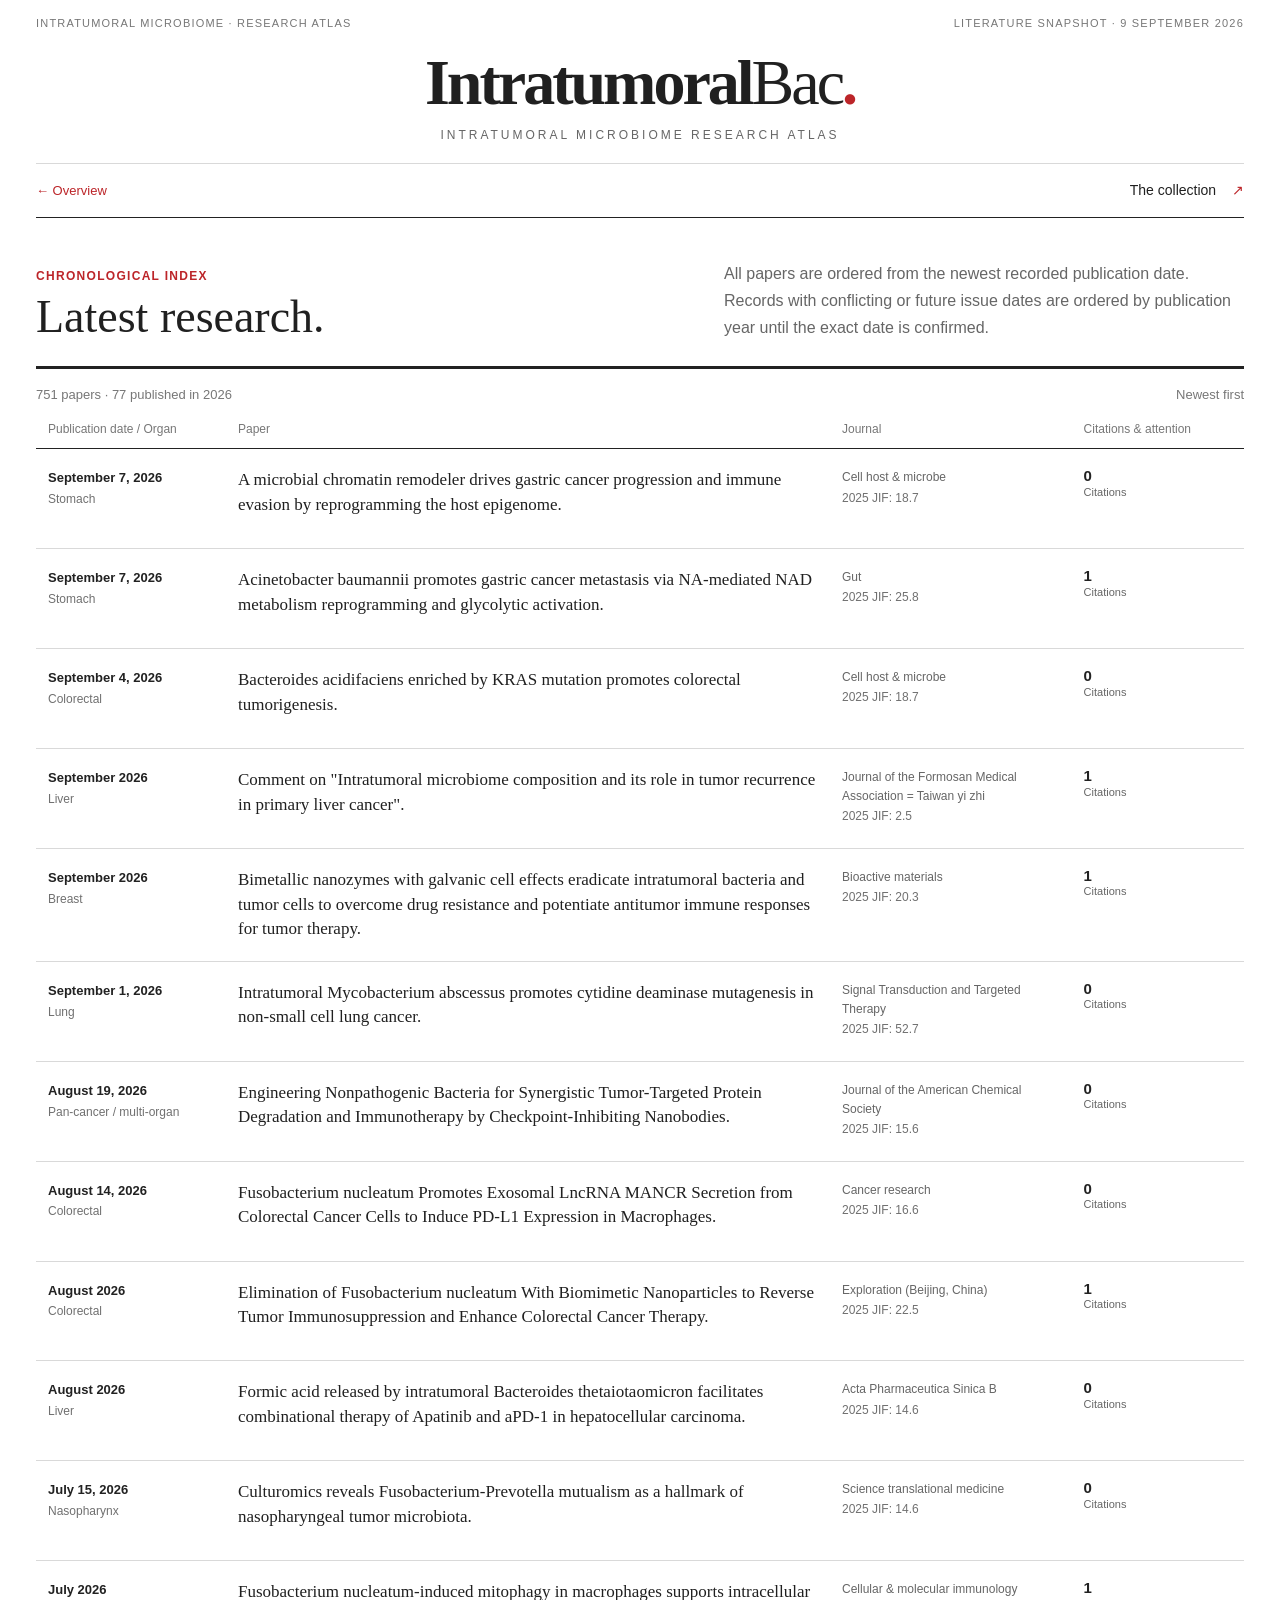
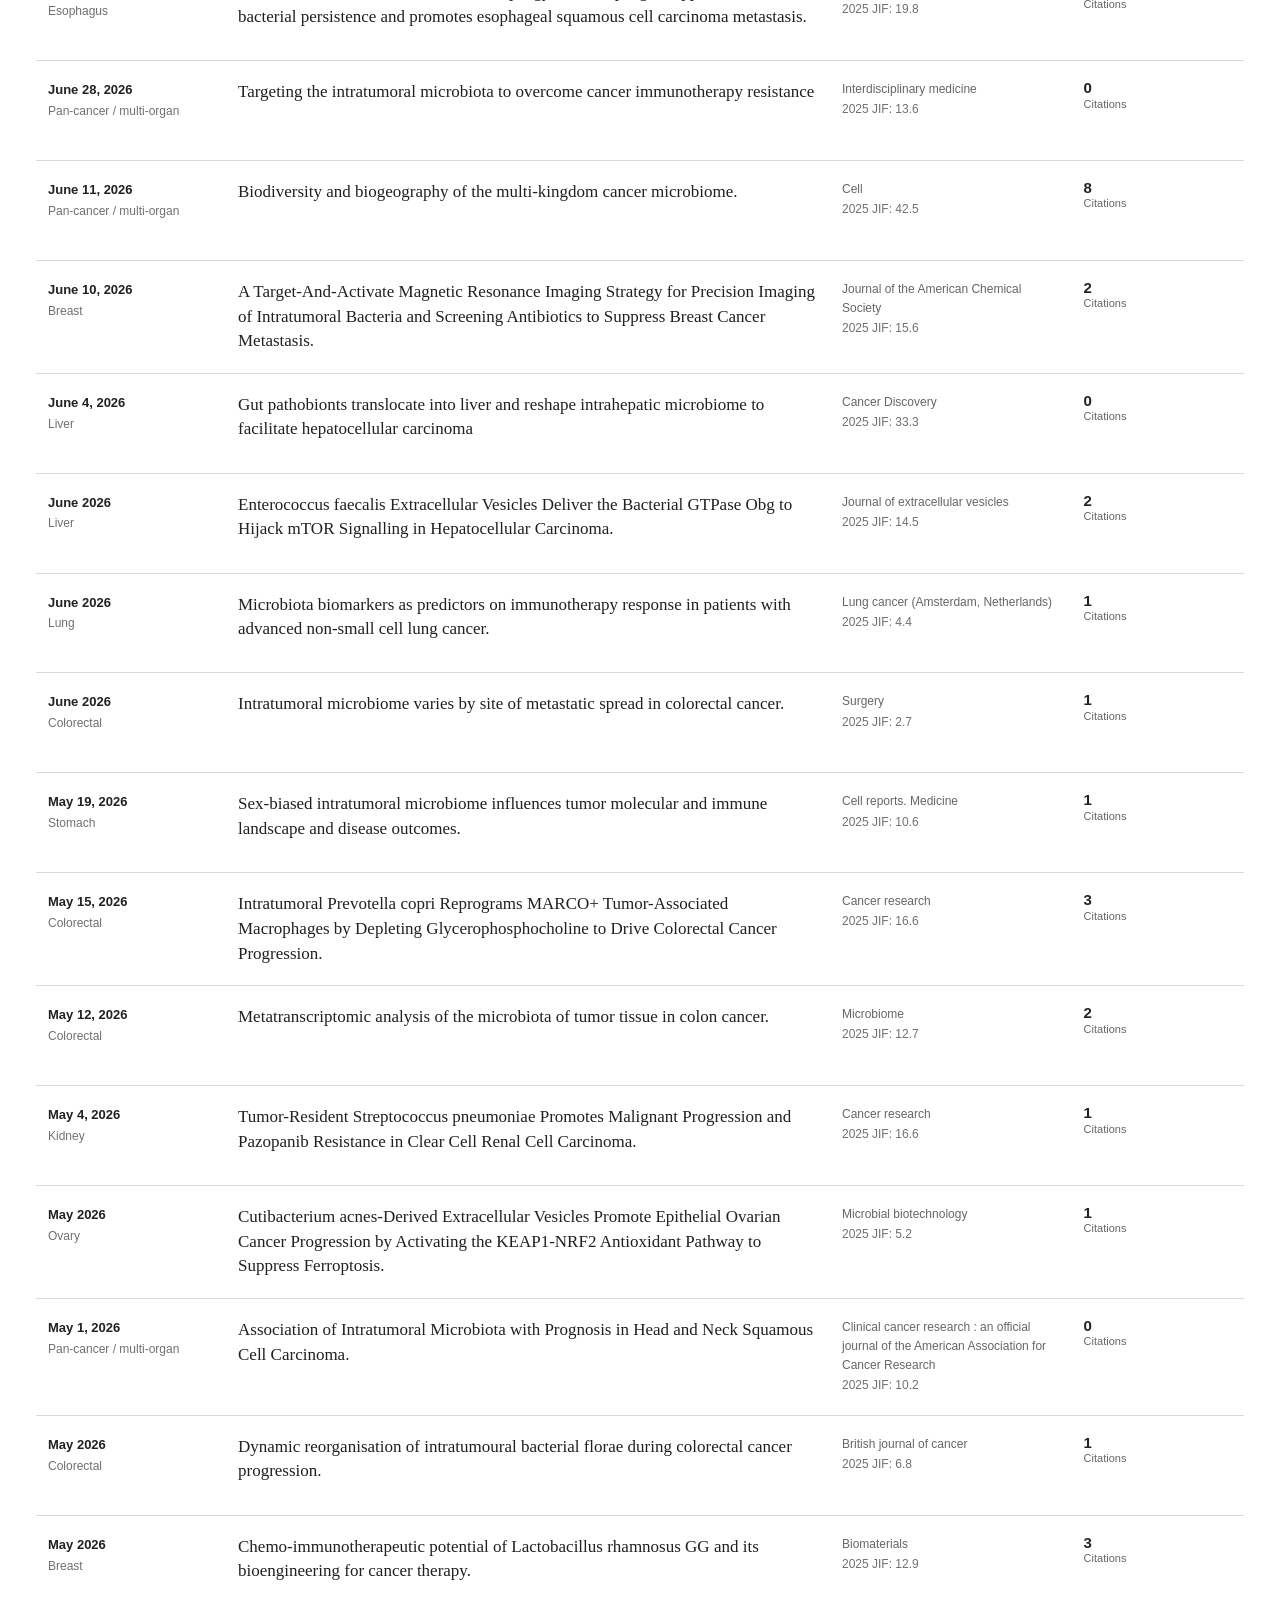
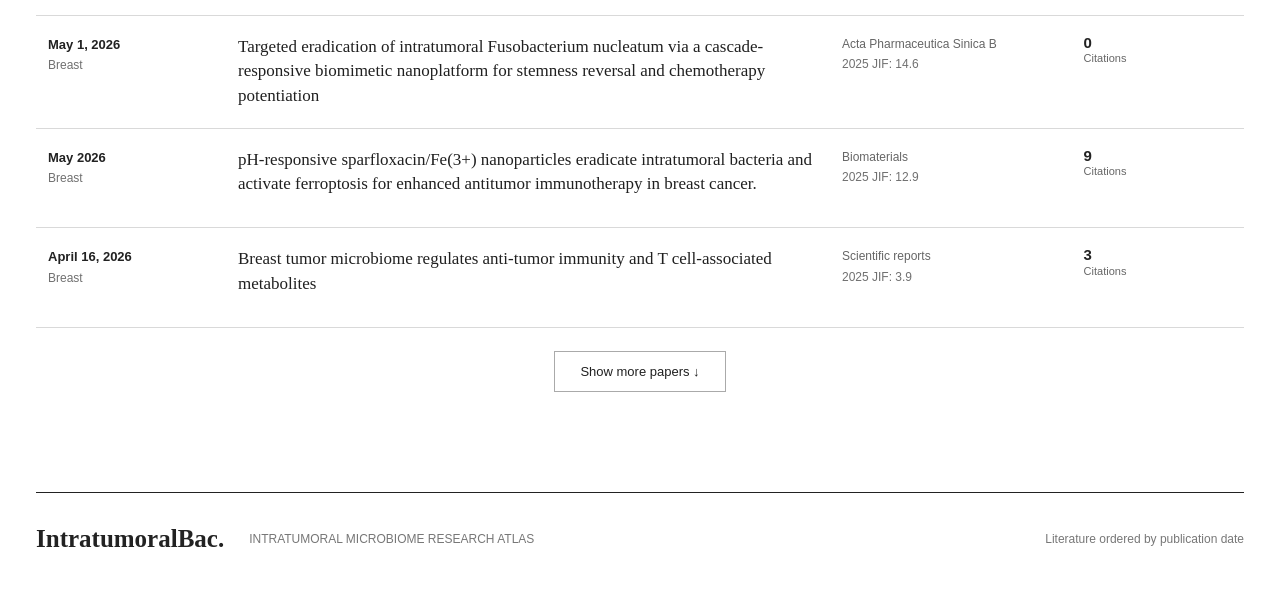
==== latest.html @ 91bb3b9c "Add chronological latest research index" ====
<!doctype html>
<html lang="en">
<head><meta charset="utf-8"><meta name="viewport" content="width=device-width,initial-scale=1"><title>Latest research — IntratumoralBac</title><meta name="description" content="Intratumoral microbiome research listed in reverse chronological order."><link rel="stylesheet" href="style.css"></head>
<body>
<div class="edition"><span>INTRATUMORAL MICROBIOME · RESEARCH ATLAS</span><span>LITERATURE SNAPSHOT · 9 SEPTEMBER 2026</span></div>
<header><a class="wordmark" href="./">Intratumoral<span>Bac</span><i>.</i></a><div class="mast-sub">INTRATUMORAL MICROBIOME RESEARCH ATLAS</div></header>
<nav aria-label="Research navigation"><div class="nav-left"><a class="back-link" href="./">← Overview</a></div><a href="./#archive">The collection <span>↗</span></a></nav>
<main class="latest-page">
<section class="latest-intro"><div><span class="eyebrow">CHRONOLOGICAL INDEX</span><h1>Latest research.</h1></div><p>All papers are ordered from the newest recorded publication date. Records with conflicting or future issue dates are ordered by publication year until the exact date is confirmed.</p></section>
<div class="latest-toolbar"><span id="latest-count"></span><span>Newest first</span></div>
<div class="table-wrap"><table><thead><tr><th>Publication date / Organ</th><th>Paper</th><th>Journal</th><th>Citations &amp; attention</th></tr></thead><tbody id="latest-papers"></tbody></table></div>
<button id="latest-more" class="more">Show more papers ↓</button>
</main>
<footer><a class="footer-brand" href="./">IntratumoralBac.</a><p>INTRATUMORAL MICROBIOME RESEARCH ATLAS</p><span>Literature ordered by publication date</span></footer>
<dialog id="paper-dialog"><button class="close" aria-label="Close record">×</button><div id="detail"></div></dialog>
<script src="data.js"></script><script src="latest.js"></script><script src="https://embed.altmetric.com/assets/embed.js"></script>
</body>
</html>
---- style.css ----
:root{--ink:#202020;--muted:#707070;--line:#d9d9d9;--red:#bc2529;--serif:Georgia,"Times New Roman","Noto Serif SC","Songti SC",SimSun,serif}*{box-sizing:border-box}html{scroll-behavior:smooth}body{margin:0;background:#fff;color:var(--ink);font-family:Arial,"Microsoft YaHei",sans-serif;font-size:16px}a{color:inherit;text-decoration:none}button{font:inherit;color:inherit;cursor:pointer}button:focus-visible,a:focus-visible{outline:3px solid #147da0;outline-offset:4px}.edition{max-width:1280px;margin:auto;padding:17px 0 0;display:flex;justify-content:space-between;font-size:11px;letter-spacing:1.2px;color:#777}header{text-align:center;padding:24px 0 21px}.wordmark{font:64px/.95 var(--serif);letter-spacing:-3px;font-weight:bold}.wordmark span{font-weight:normal}.wordmark i{color:var(--red);font-style:normal}.mast-sub{font-size:12px;letter-spacing:6px;margin-top:14px;color:#666}nav{border-top:1px solid var(--line);border-bottom:1px solid #222;max-width:1280px;margin:auto;display:flex;justify-content:space-between;align-items:center;min-height:55px}nav .nav-left{display:flex;gap:35px}nav button{border:0;background:none;padding:17px 4px;font-size:14px;position:relative}nav button.active{color:var(--red);font-weight:bold}nav button.active:after{content:"";position:absolute;height:3px;background:var(--red);bottom:-1px;left:0;right:0}nav>a{font-size:14px}nav>a span{color:var(--red);margin-left:12px}main{max-width:1280px;margin:auto}.issue-line{display:flex;justify-content:space-between;font-size:12px;color:#777;padding:24px 0 17px;letter-spacing:.8px}.issue-line b{color:var(--red);font-size:11px;margin-right:9px}.front{display:grid;grid-template-columns:minmax(0,1.8fr) minmax(0,1fr) minmax(0,.95fr);gap:27px}.atlas{background:#f3f5f4;position:relative;overflow:hidden;border-top:3px solid #1c4047}.atlas-top{display:flex;justify-content:space-between;padding:20px 24px}.eyebrow{color:var(--red);font-size:12px;letter-spacing:1.3px;font-weight:bold}.small{font-size:12px;line-height:1.7;color:var(--muted)}.body-map{position:relative;width:76%;max-width:340px;margin:-2px auto -3px}.body-map img{width:100%;display:block;mix-blend-mode:multiply}.hotspot{position:absolute;z-index:1;background:white;border:1px solid #245566;border-radius:0;padding:7px 9px;color:#245566;font-size:13px;box-shadow:0 2px 8px #00000008}.hotspot:hover{background:#245566;color:white}.hotspot span{margin-left:8px}.breast{left:-5%;top:29%}.lung{right:-5%;top:30%}.liver{left:-6%;top:49%}.atlas-caption{padding:20px 27px 26px;border-top:1px solid #dce2df}.atlas h1{font:33px/1.35 var(--serif);margin:0 0 12px}.atlas p{font-size:14px;line-height:1.8;margin:0 0 10px;color:#515151}.rule-title{margin:0;border-top:3px solid #222;padding:12px 0 15px;font-size:19px;font-weight:bold}.rule-title span{font-size:10px;letter-spacing:1.5px;color:#777;margin-left:8px}.focus-item{padding:10px 0 24px;margin-bottom:18px;border-bottom:1px solid var(--line)}.focus-item h3{font:23px/1.5 var(--serif);font-weight:bold;margin:12px 0}.focus-item .summary{font-size:14px;line-height:1.8;color:#666}.paper-open{border:0;background:none;padding:0;text-align:left}.paper-open:hover{color:var(--red)}.meta{font-size:11px;color:#777;line-height:1.6}.editor-note{padding-top:5px}.editor-note h3{font:23px/1.5 var(--serif);margin:10px 0}.editor-note p{font-size:14px;line-height:1.8;color:#555}.recent-item{background:#f5f5f5;margin-bottom:9px;padding:15px 16px}.recent-item h3{font-size:14px;line-height:1.7;margin:7px 0 0;font-weight:600}.recent-item .meta{font-size:11px;text-transform:uppercase}.text-link{font-size:13px;display:block;margin-top:19px;color:var(--red)}.archive{margin-top:55px;border-top:3px solid #222}.section-head{display:flex;align-items:center;justify-content:space-between;border-bottom:1px solid var(--line);padding:17px 0}.section-head h2{font-size:22px;margin:0}.section-head em{font:italic 19px var(--serif);font-weight:normal;margin-left:18px;color:#777}.section-head>span{font-size:13px;color:var(--red)}.index-layout{display:grid;grid-template-columns:3fr 1fr;gap:40px;padding:26px 0}.chart-heading{display:flex;justify-content:space-between;font-size:14px}.chart-panel svg{width:100%;display:block;margin:20px 0 5px}.chart-panel p{margin-bottom:0}.legend{display:flex;gap:20px;font-size:12px}.legend i{display:inline-block;width:8px;height:8px;border-radius:50%;margin-right:7px}.reading-note{border-left:1px solid var(--line);padding:12px 0 0 28px}.reading-note h3{font:27px/1.5 var(--serif);margin:16px 0 20px}.reading-note p{font-size:13px;line-height:1.9;color:#666}.reading-note b{color:#222}.table-wrap{overflow:auto}table{border-collapse:collapse;width:100%;text-align:left;font-size:13px}th{font-size:12px;color:#777;font-weight:normal;padding:12px 12px;border-bottom:1px solid #222}td{padding:19px 12px;border-bottom:1px solid var(--line);line-height:1.6;vertical-align:top}td:first-child{width:95px}td:nth-child(2){width:53%}td:nth-child(3){width:20%;font-size:12px;color:#666}td:nth-child(2) button{font:17px/1.45 var(--serif)}td:last-child{white-space:nowrap;color:#888;font-size:12px}.more{display:block;margin:23px auto 45px;padding:12px 25px;background:white;border:1px solid #aaa;font-size:13px}.more:hover{background:#222;color:white}footer{max-width:1280px;margin:0 auto;border-top:1px solid #222;padding:27px 0 40px;display:flex;align-items:center;gap:25px;color:#777;font-size:12px}.footer-brand{font:bold 25px var(--serif);color:#222}footer>span{margin-left:auto}dialog{border:1px solid #ddd;padding:40px;max-width:760px;width:90%;max-height:85vh;overflow:auto}dialog::backdrop{background:#0008}.close{float:right;border:0;background:none;font-size:28px}dialog h2{font:30px/1.35 var(--serif)}dialog p{line-height:1.8}dialog .doi{display:inline-block;background:#222;color:white;padding:12px 20px;margin-top:15px;font-size:14px}circle.dot{cursor:pointer;transition:r .15s}circle.dot:hover,circle.dot:focus-visible{fill-opacity:.9;stroke:#555;stroke-width:2;outline:none}svg text{font-family:Arial,sans-serif;font-size:11px;fill:#777}@media(min-width:1400px){.edition,nav,main,footer{max-width:1320px}.body-map{max-width:340px}}@media(max-width:1360px){.edition,nav,main,footer{margin-left:36px;margin-right:36px}}@media(max-width:950px){.front{grid-template-columns:1.3fr 1fr}.front aside{grid-column:1/-1}#recent{display:grid;grid-template-columns:repeat(3,1fr);gap:10px}.index-layout{grid-template-columns:1fr}.reading-note{display:none}.wordmark{font-size:52px}.edition{font-size:10px}.body-map{width:85%}}@media(max-width:600px){.edition,nav,main,footer{margin-left:20px;margin-right:20px}.edition>span:last-child{display:none}header{padding:25px 0}.wordmark{font-size:39px;letter-spacing:-2px}.mast-sub{font-size:10px}nav .nav-left{gap:16px}nav>a{font-size:12px}.front{display:block}.focus,aside{margin-top:28px}.body-map{max-width:300px}.atlas h1{font-size:28px}.atlas-caption{padding:20px}#recent{grid-template-columns:1fr 1fr}.issue-line{font-size:10px}.section-head em{display:block;margin:8px 0 0;font-size:16px}.chart-heading .small{font-size:10px}footer{display:block}.footer-brand{display:block}footer>span{display:block}table{min-width:680px}.archive{margin-top:35px}}

/* English labels cover the original raster labels at their source positions. */
.hotspot,.map-label{display:flex;align-items:center;justify-content:center;background:#f3f5f4;font-size:clamp(10px,1vw,13px);font-weight:600;box-shadow:none;white-space:nowrap}.hotspot{height:6%;padding:0 3px}.breast{left:0;top:29.8%;width:21%}.lung{right:-2%;top:29.8%;width:16%}.liver{left:0;top:48%;width:17%}.map-label{position:absolute;height:6%;pointer-events:none;color:#245566;z-index:2}.stomach{right:-3%;top:48%;width:17%}.pancreas{right:-9%;top:55%;width:25%}.colon{left:-3%;top:67%;width:23%}.bladder{right:-8%;top:78%;width:24%}.mast-sub{letter-spacing:3px}.recent-item h3{line-height:1.5}.focus-item h3{font-size:21px}.focus-item .eyebrow{font-size:10px;letter-spacing:.7px}.atlas h1{font-size:34px}.rule-title{font-size:21px}.table-wrap td:last-child{white-space:normal}

.size-legend{display:flex;align-items:center;gap:10px;font-size:12px;color:#666}.chart-panel .size-legend svg{width:220px;max-width:100%;margin:0}.journal-audit{border-top:1px solid #bbb;margin-bottom:36px;padding-top:16px}.journal-audit summary{cursor:pointer;font-size:16px}.journal-audit summary span{font-size:12px;color:#777;margin-left:20px}.journal-audit td:first-child{width:42%}.journal-audit td:nth-child(2){width:8%}.journal-audit td:nth-child(3){width:12%}.journal-audit td:last-child{white-space:nowrap}.journal-audit a{color:#8a3030}

/* Point-only organ navigation. Labels are disclosed only on hover or keyboard focus. */
.organ-dot{position:absolute;z-index:2;width:13px;height:13px;border:2px solid #fff;border-radius:50%;padding:0;background:#bc2529;box-shadow:0 0 0 1px #6e6e6e;transition:transform .18s ease,background .18s ease}.organ-dot span{position:absolute;left:50%;bottom:calc(100% + 10px);transform:translate(-50%,4px);opacity:0;pointer-events:none;background:#202020;color:#fff;padding:5px 8px;font-size:11px;font-weight:bold;line-height:1;white-space:nowrap;transition:opacity .18s ease,transform .18s ease}.organ-dot:hover,.organ-dot:focus-visible{transform:scale(1.85);background:#8f1e22;outline:none}.organ-dot:hover span,.organ-dot:focus-visible span{opacity:1;transform:translate(-50%,0)}.organ-dot.breast{left:31.5%;top:38.2%}.organ-dot.lung{left:62%;top:31.5%}.organ-dot.liver{left:39.5%;top:51.2%}

.chart-plots{display:grid;gap:20px;margin:20px 0 12px}.citation-band{border-top:1px solid var(--line);padding-top:9px}.citation-band h3{display:flex;justify-content:space-between;margin:0;font-size:12px;letter-spacing:.6px;text-transform:uppercase}.citation-band h3 span{font-weight:normal;color:var(--muted);letter-spacing:0;text-transform:none}.chart-panel .citation-band svg{margin:6px 0 0}@media(max-width:600px){.chart-plots{gap:16px}.citation-band h3{font-size:11px}}

.citation-count{display:block;font-size:11px;line-height:1.4;color:#666}.citation-count b{display:block;font-size:15px;line-height:1.1;color:#222}.citation-count span{display:block}

.altmetric-embed{display:block;margin-top:7px;min-height:22px}

.organ-counts{margin-top:22px;border-top:1px solid var(--line)}.organ-count{display:grid;grid-template-columns:1fr auto auto;gap:7px;align-items:baseline;padding:13px 0;border-bottom:1px solid var(--line);font-size:14px}.organ-count b{font:28px/1 var(--serif);font-weight:normal}.organ-count small{font-size:11px;color:var(--muted)}.organ-total{margin-top:18px}

.taxa-groups{margin-top:20px}.taxa-rank{border-top:1px solid var(--line);padding:12px 0}.taxa-rank h4{display:flex;justify-content:space-between;margin:0 0 8px;font-size:13px}.taxa-rank h4 span{font-size:10px;color:var(--muted);font-weight:normal}.taxa-rank ul,.organ-counts{list-style:none;margin:0;padding:0}.taxa-rank li{display:grid;grid-template-columns:1fr auto auto;gap:6px;align-items:baseline;padding:5px 0;font-size:11px}.taxa-rank li i{line-height:1.35}.taxa-rank li b,.organ-counts b{font:16px/1 var(--serif);font-weight:normal}.taxa-rank li small,.organ-counts small{font-size:10px;color:var(--muted)}.organ-counts{margin-top:20px;border-top:1px solid var(--line)}.organ-counts li{border-bottom:1px solid #ececec}.organ-counts button{width:100%;border:0;background:none;display:grid;grid-template-columns:1fr auto auto;gap:6px;align-items:baseline;padding:8px 0;text-align:left;font-size:11px}.organ-counts button:hover span{color:var(--red)}
@media(max-width:950px){.reading-note{display:block;border-left:0;border-top:1px solid var(--line);padding:24px 0 0}}
.organ-dot.stomach{left:58.5%;top:51.7%;background:#7566a5}.organ-dot.stomach:hover,.organ-dot.stomach:focus-visible{background:#5a4a8b}

/* Dense organ collections stay usable without turning the header into a filter panel. */
nav .nav-left{min-width:0;max-width:calc(100% - 150px);overflow-x:auto;scrollbar-width:thin;white-space:nowrap}.legend{flex-wrap:wrap;row-gap:8px}.organ-dot{margin:-6px 0 0 -6px}circle.dot{transition:transform .15s,fill-opacity .15s;transform-box:fill-box;transform-origin:center}circle.dot:hover,circle.dot:focus-visible{transform:scale(1.35)}
.status-badge{display:inline-block;margin:0 .45rem .35rem 0;padding:.16rem .38rem;border:1px solid #777;color:#555;font:700 .66rem/1.1 Arial,sans-serif;letter-spacing:.08em}.status-badge.retracted{border-color:#9e2f2a;background:#f6e7e5;color:#8b211d}.retraction-note{padding:.75rem;border-left:4px solid #a62f29;background:#f8ecea;color:#5f1d19}

/* The atlas exposes only organ collections above the 20-paper threshold. */
.body-map{width:72%;max-width:360px;margin:-8px auto -2px}.organ-dot span{min-width:max-content;text-align:center;line-height:1.25}.organ-dot span small{display:block;margin-top:3px;color:#d8d8d8;font-size:9px;font-weight:normal}.atlas-groups{display:grid;grid-template-columns:1fr 1fr;gap:9px;margin:0 24px 20px}.atlas-groups button{display:grid;grid-template-columns:1fr auto;align-items:end;gap:3px 10px;border:1px solid #cbd1cf;background:#fff;padding:11px 12px;text-align:left}.atlas-groups button:hover,.atlas-groups button:focus-visible{border-color:#1c4047;background:#e8eeec}.atlas-groups span{grid-column:1/-1;font-size:9px;letter-spacing:.8px;color:#777}.atlas-groups b{font:16px/1.2 var(--serif)}.atlas-groups small{font-size:10px;color:#777;white-space:nowrap}.others-members{margin:16px 0;border-top:1px solid var(--line);border-bottom:1px solid var(--line);padding:10px 0}.others-members summary{cursor:pointer;font-size:12px;font-weight:bold}.others-members ul{list-style:none;margin:8px 0 0;padding:0}.others-members li{display:flex;justify-content:space-between;gap:12px;padding:4px 0;font-size:11px;color:#666}.others-members li b{font:14px/1 var(--serif);font-weight:normal;color:#222}
@media(max-width:600px){.body-map{width:78%}.atlas-groups{margin-left:20px;margin-right:20px}.atlas-groups button{display:block}.atlas-groups b,.atlas-groups small{display:block}.atlas-groups small{margin-top:4px}}

.rule-link{display:flex;align-items:center;justify-content:space-between}.rule-link span{color:var(--red);font-size:14px}.publication-date{font-size:14px;color:#555;border-left:3px solid var(--red);padding-left:12px}.latest-page{padding-bottom:55px}.latest-intro{display:flex;align-items:end;justify-content:space-between;gap:30px;padding:42px 0 25px;border-bottom:3px solid #222}.latest-intro h1{font:46px/1.08 var(--serif);margin:8px 0 0}.latest-intro p{max-width:520px;color:#666;line-height:1.7;margin:0}.latest-toolbar{display:flex;justify-content:space-between;align-items:center;padding:18px 0 8px;color:#777;font-size:13px}.latest-page td:first-child{width:190px}.latest-page td:nth-child(2){width:50%}.latest-page .paper-date{font-weight:bold;color:#222}.back-link{color:var(--red);font-size:13px}@media(max-width:600px){.latest-intro{display:block}.latest-intro h1{font-size:36px}.latest-intro p{margin-top:18px}.latest-toolbar{align-items:flex-start;gap:20px}.latest-page td:first-child{width:155px}}
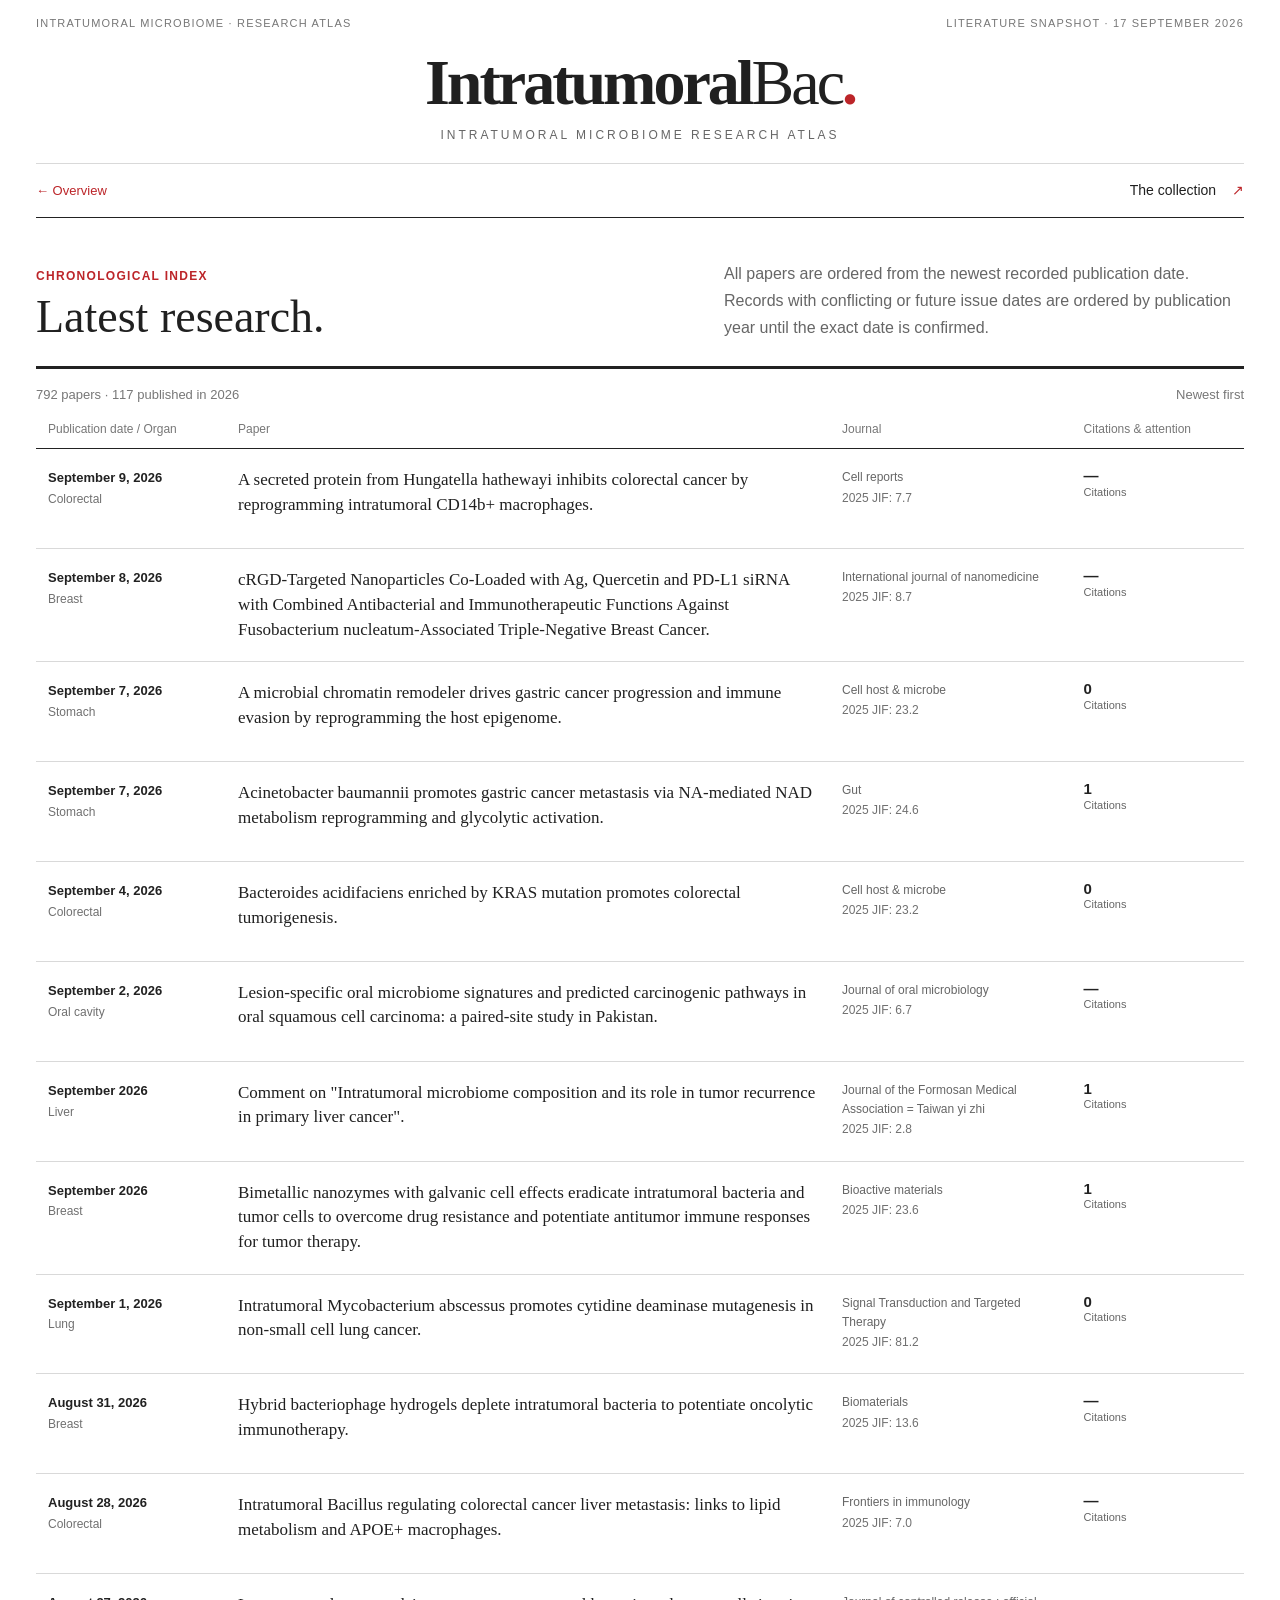
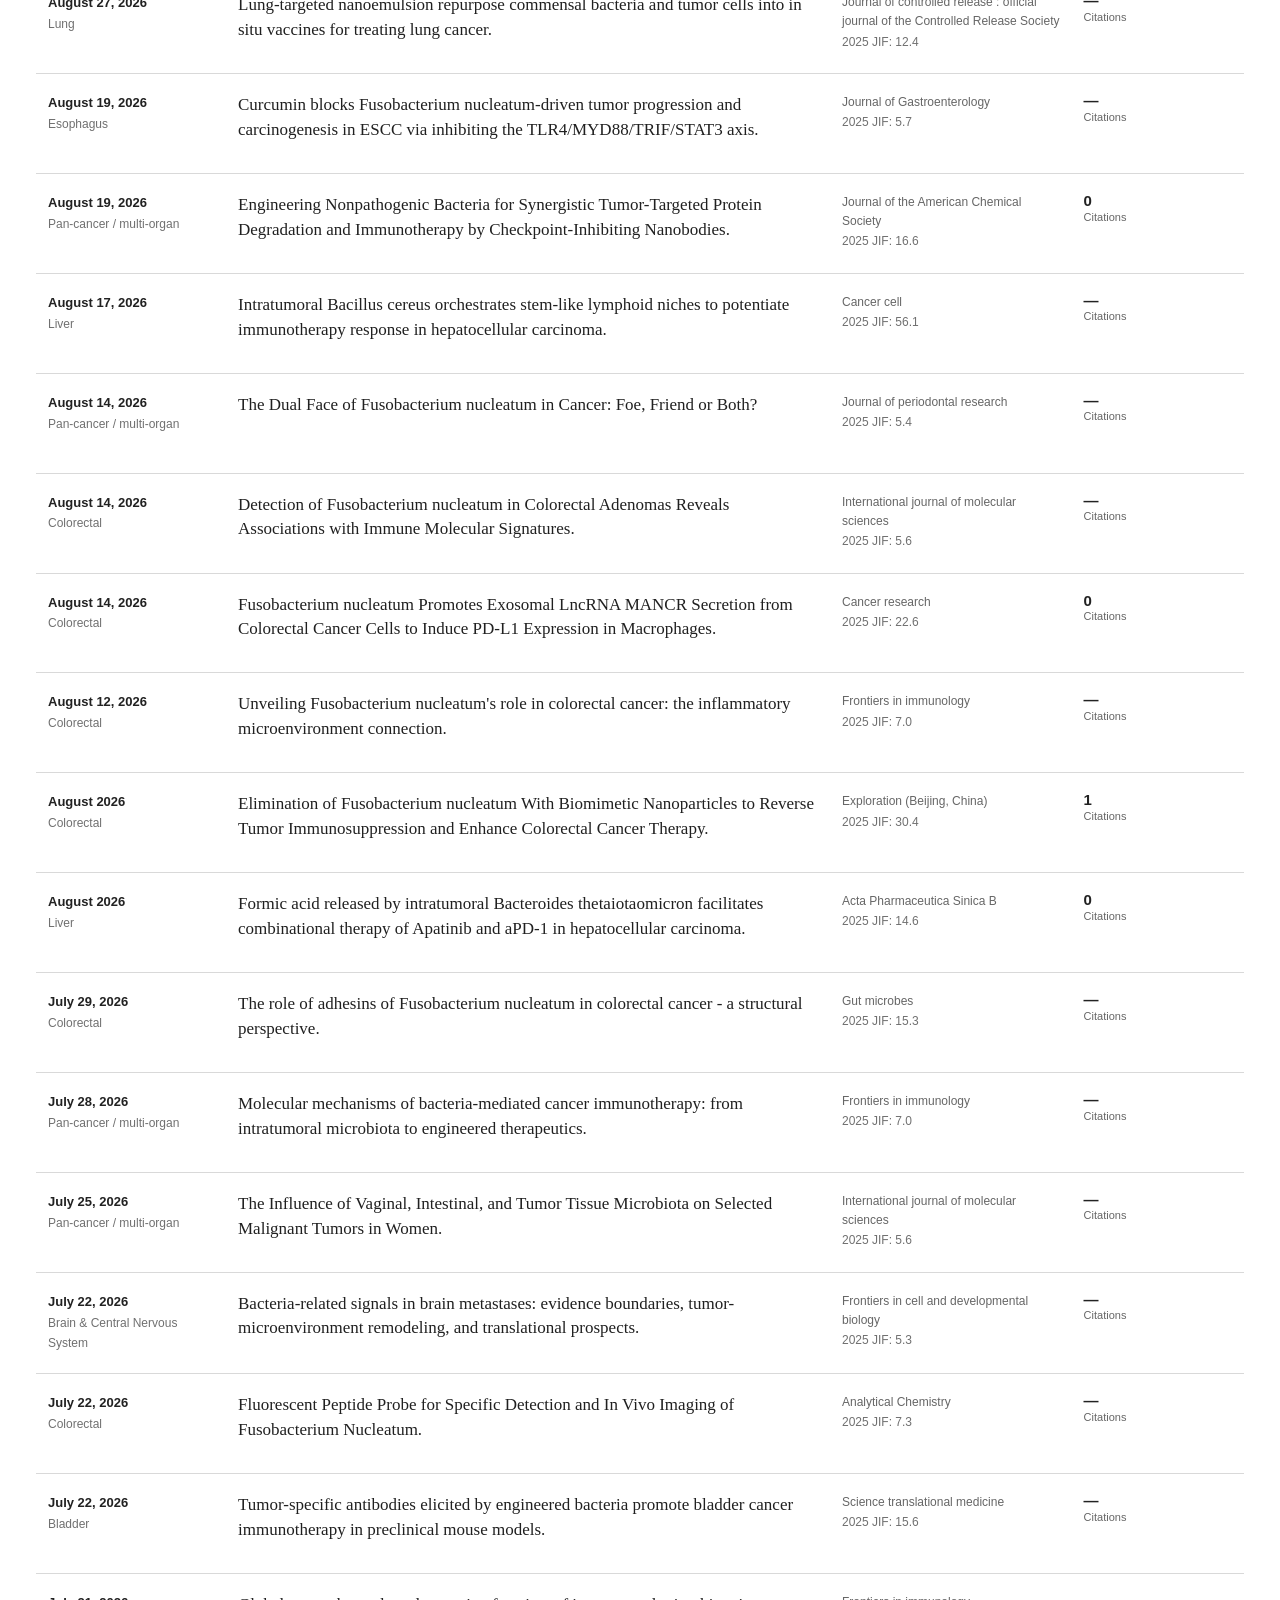
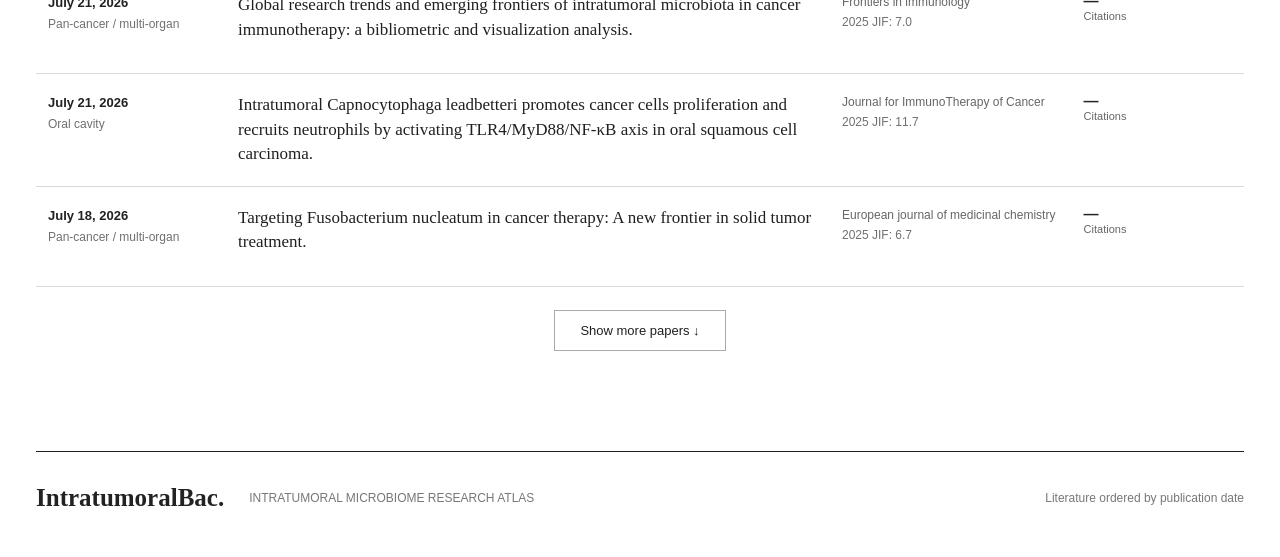
==== commit 6c0074e4: "Add weekly updates and refresh research atlas" ====
--- a/latest.html
+++ b/latest.html
@@ -2,7 +2,7 @@
 <html lang="en">
 <head><meta charset="utf-8"><meta name="viewport" content="width=device-width,initial-scale=1"><title>Latest research — IntratumoralBac</title><meta name="description" content="Intratumoral microbiome research listed in reverse chronological order."><link rel="stylesheet" href="style.css"></head>
 <body>
-<div class="edition"><span>INTRATUMORAL MICROBIOME · RESEARCH ATLAS</span><span>LITERATURE SNAPSHOT · 9 SEPTEMBER 2026</span></div>
+<div class="edition"><span>INTRATUMORAL MICROBIOME · RESEARCH ATLAS</span><span>LITERATURE SNAPSHOT · 17 SEPTEMBER 2026</span></div>
 <header><a class="wordmark" href="./">Intratumoral<span>Bac</span><i>.</i></a><div class="mast-sub">INTRATUMORAL MICROBIOME RESEARCH ATLAS</div></header>
 <nav aria-label="Research navigation"><div class="nav-left"><a class="back-link" href="./">← Overview</a></div><a href="./#archive">The collection <span>↗</span></a></nav>
 <main class="latest-page">
--- a/style.css
+++ b/style.css
@@ -29,3 +29,8 @@
 @media(max-width:600px){.body-map{width:78%}.atlas-groups{margin-left:20px;margin-right:20px}.atlas-groups button{display:block}.atlas-groups b,.atlas-groups small{display:block}.atlas-groups small{margin-top:4px}}
 
 .rule-link{display:flex;align-items:center;justify-content:space-between}.rule-link span{color:var(--red);font-size:14px}.publication-date{font-size:14px;color:#555;border-left:3px solid var(--red);padding-left:12px}.latest-page{padding-bottom:55px}.latest-intro{display:flex;align-items:end;justify-content:space-between;gap:30px;padding:42px 0 25px;border-bottom:3px solid #222}.latest-intro h1{font:46px/1.08 var(--serif);margin:8px 0 0}.latest-intro p{max-width:520px;color:#666;line-height:1.7;margin:0}.latest-toolbar{display:flex;justify-content:space-between;align-items:center;padding:18px 0 8px;color:#777;font-size:13px}.latest-page td:first-child{width:190px}.latest-page td:nth-child(2){width:50%}.latest-page .paper-date{font-weight:bold;color:#222}.back-link{color:var(--red);font-size:13px}@media(max-width:600px){.latest-intro{display:block}.latest-intro h1{font-size:36px}.latest-intro p{margin-top:18px}.latest-toolbar{align-items:flex-start;gap:20px}.latest-page td:first-child{width:155px}}
+.paper-abstract{margin:26px 0 20px;padding:20px 0;border-top:1px solid var(--line);border-bottom:1px solid var(--line)}.paper-abstract>p:not(.small){font-size:15px;line-height:1.85;color:#353535}.paper-abstract a{color:var(--red)}
+.focus-empty{margin:4px 0 28px;padding:18px 0;border-bottom:1px solid var(--line);font:italic 17px/1.6 var(--serif);color:#777}
+.sort-button{border:0;background:none;padding:0;color:inherit;font:inherit;text-align:left;white-space:nowrap}.sort-button span{opacity:.35;margin-left:4px}.sort-button:hover,.sort-button.active{color:var(--red)}.sort-button.active{font-weight:bold}.sort-button.active span{opacity:1}.sort-subhead{font:inherit;color:inherit}.paper-table td:nth-child(2){width:46%}.paper-table td:nth-child(3){width:18%}.paper-table td:nth-child(4),.paper-table td:nth-child(5){width:90px;white-space:nowrap}.attention-cell .altmetric-embed{margin-top:8px}.journal-table td:nth-child(2),.journal-table td:nth-child(3){width:auto}.journal-table td:last-child{white-space:nowrap}
+
+.paper-table .paper-date-line{display:inline-block;white-space:nowrap;font-size:11px;line-height:1.55}.paper-table .paper-date-line b{color:#222}.paper-table td:first-child .small{display:inline-block;margin-top:3px}
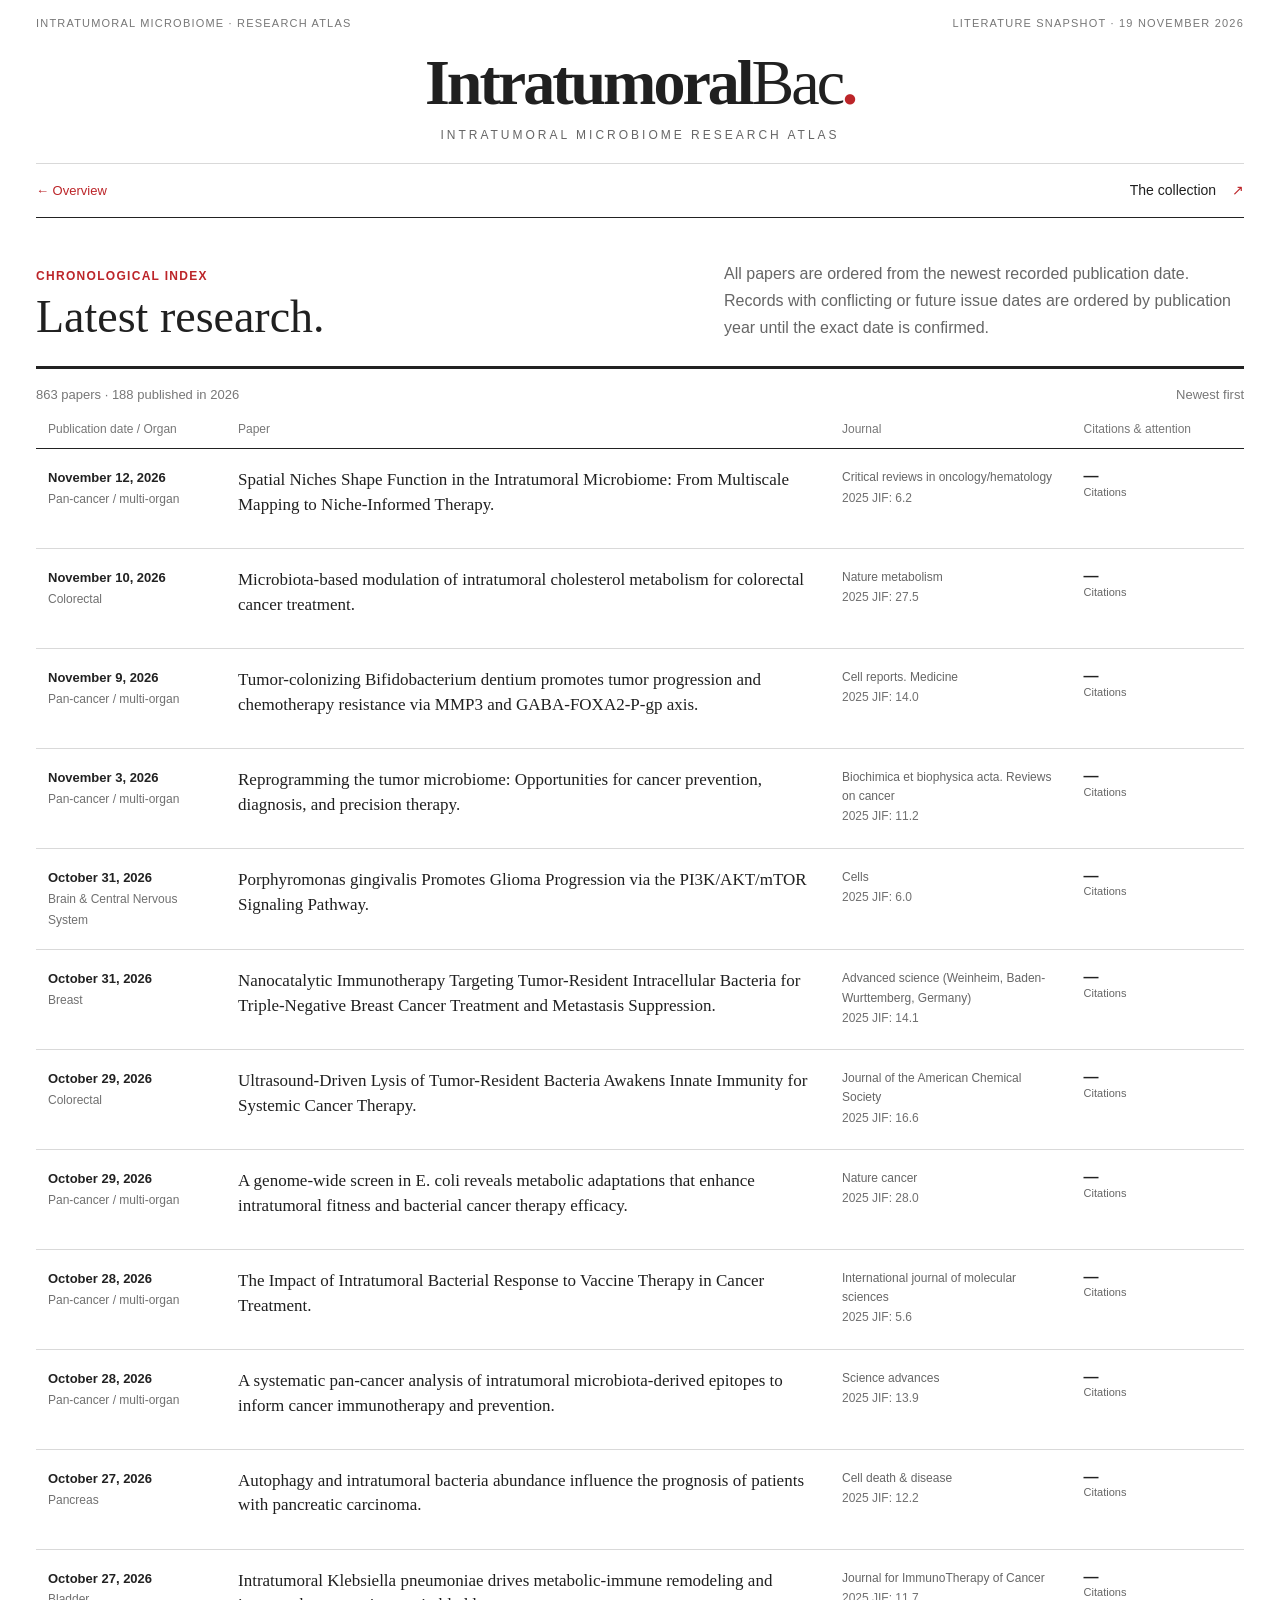
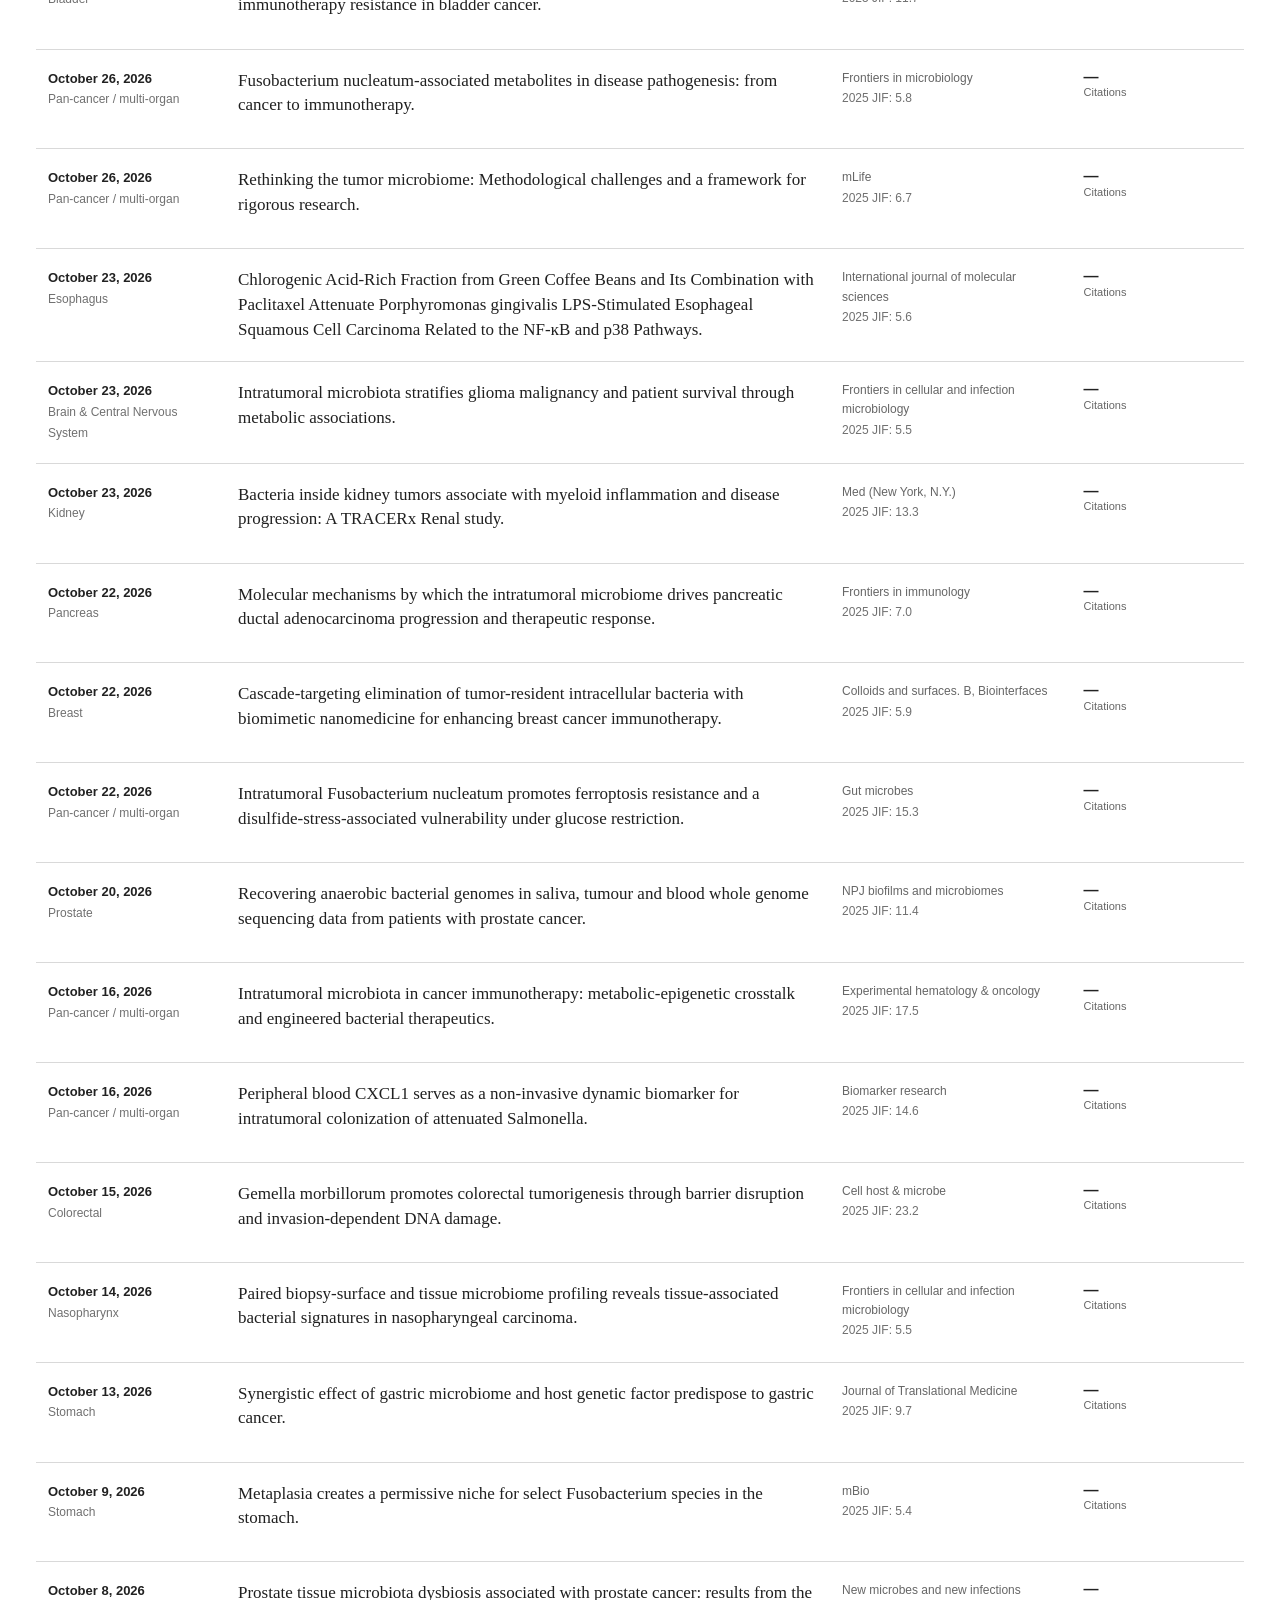
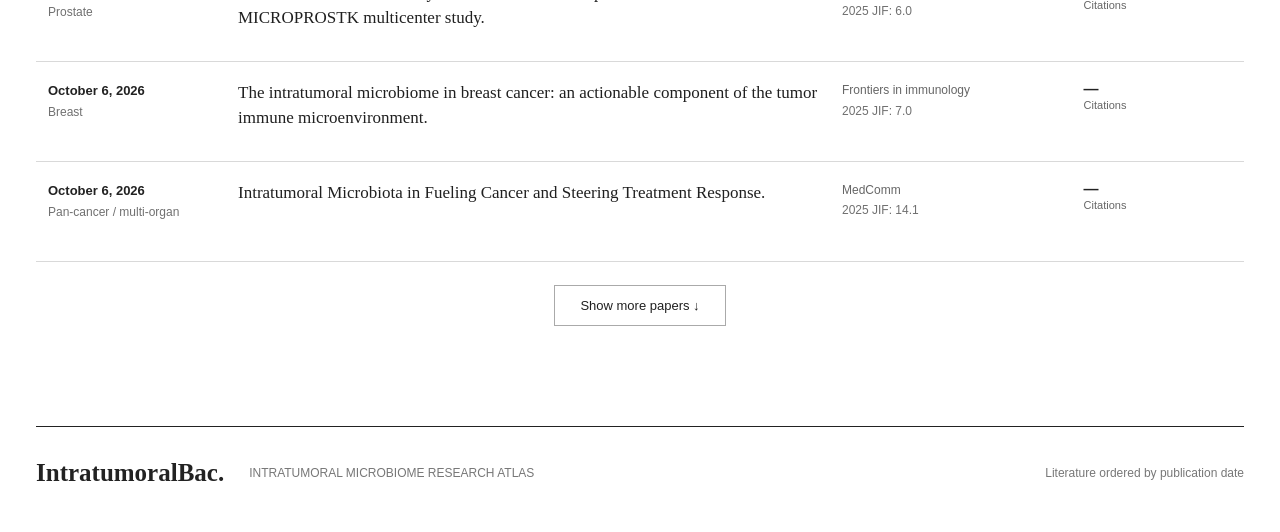
==== commit 0282ca9f: "Publish November literature catch-up and correction updates" ====
--- a/latest.html
+++ b/latest.html
@@ -2,7 +2,7 @@
 <html lang="en">
 <head><meta charset="utf-8"><meta name="viewport" content="width=device-width,initial-scale=1"><title>Latest research — IntratumoralBac</title><meta name="description" content="Intratumoral microbiome research listed in reverse chronological order."><link rel="stylesheet" href="style.css"></head>
 <body>
-<div class="edition"><span>INTRATUMORAL MICROBIOME · RESEARCH ATLAS</span><span>LITERATURE SNAPSHOT · 17 SEPTEMBER 2026</span></div>
+<div class="edition"><span>INTRATUMORAL MICROBIOME · RESEARCH ATLAS</span><span>LITERATURE SNAPSHOT · 19 NOVEMBER 2026</span></div>
 <header><a class="wordmark" href="./">Intratumoral<span>Bac</span><i>.</i></a><div class="mast-sub">INTRATUMORAL MICROBIOME RESEARCH ATLAS</div></header>
 <nav aria-label="Research navigation"><div class="nav-left"><a class="back-link" href="./">← Overview</a></div><a href="./#archive">The collection <span>↗</span></a></nav>
 <main class="latest-page">
